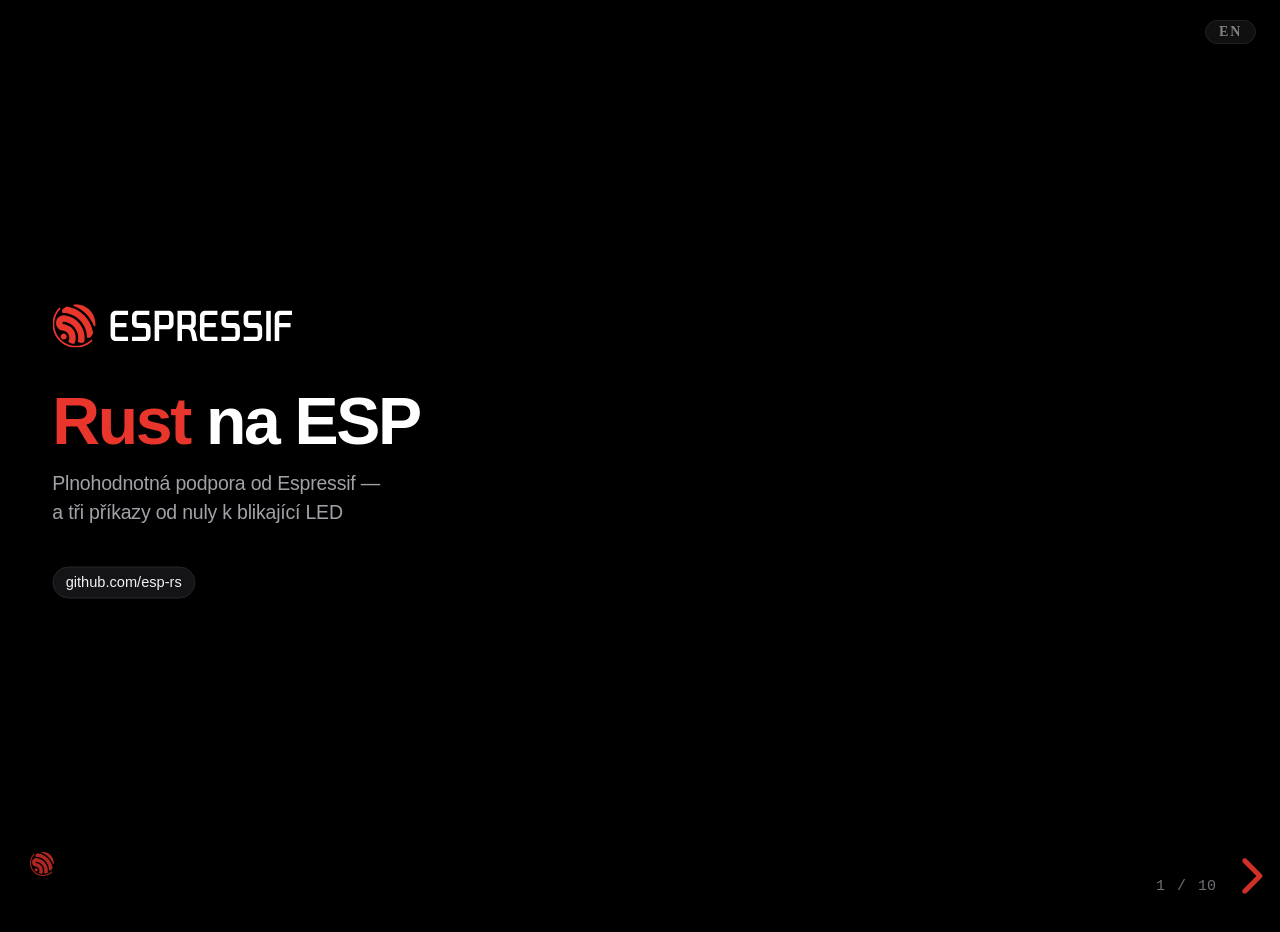
==== cs.html @ 97ad134d "Added czech version" ====
```html
<!DOCTYPE html>
<html lang="cs">
<head>
<meta charset="utf-8">
<meta name="viewport" content="width=device-width, initial-scale=1.0, maximum-scale=1.0, user-scalable=no">
<title>Rust na ESP — plnohodnotná podpora od Espressif</title>
<meta name="description" content="Podpora Rustu pro čipy Espressif a rychlý start: espup, espflash, esp-generate.">
<link rel="icon" type="image/svg+xml" href="assets/espressif-mark.svg">

<link rel="stylesheet" href="reveal.js/dist/reset.css">
<link rel="stylesheet" href="reveal.js/dist/reveal.css">
<link rel="stylesheet" href="css/espressif-dark.css">
</head>
<body>
<div class="reveal">
<div class="slides">

<!-- ══════════════════════════════════ 1 · TITULEK ══════════════════════════════════ -->
<section class="title-slide">
  <img src="assets/espressif-logo-on-black.svg" alt="Espressif" style="height:46px;margin-bottom:1.1em">
  <h1><span class="rust-accent">Rust</span> na ESP</h1>
  <p class="subtitle">Plnohodnotná podpora od Espressif —<br>a tři příkazy od nuly k blikající LED</p>
  <p style="margin-top:1.15em"><span class="pill">github.com/esp-rs</span></p>
  <aside class="notes">
    Než začneme, krátké shrnutí. Dva sliby: zaprvé, Espressif bere Rust vážně, není to jen hobby projekt.
    Zadruhé, na konci budete znát přesně tři příkazy, které vás dovedou od ničeho k běžícímu firmwaru.
    Nic víc. Pokud si máte zapamatovat jediný snímek, zapamatujte si ten poslední.
  </aside>
</section>

<!-- ══════════════════════════════════ 2 · STAV ══════════════════════════════════ -->
<section>
  <span class="eyebrow">Aktuální stav</span>
  <h2>Rust je plnohodnotnou volbou</h2>
  <div class="cols" style="margin-top:0.9em">
    <div class="stack">
      <p style="font-size:0.56em">Není to komunitní experiment ani obálka kolem C. Espressif
      oficiálně podporuje Rust jako plnohodnotný vývojový jazyk vedle ESP-IDF.</p>
      <ul style="font-size:0.52em">
        <li>Vlastní HAL, vlastní ovladače, vlastní nástroje — vytvořené a udržované pro čipy ESP</li>
        <li>Stabilní API, ne předverze v1</li>
        <li>Dokumentované, verzované a vydávané spolu s čipy</li>
      </ul>
    </div>
    <div class="card">
      <span class="tag">Upřímné upozornění</span>
      <h3>Je mírně pozadu za C SDK.</h3>
      <p class="card-body">ESP-IDF je referenční SDK. Nové čipy a funkce periferií dostává jako první
      a nabízí nejširší pokrytí příklady.</p>
    </div>
  </div>
  <aside class="notes">
    Řekněme si toto upozornění nahlas — ESP-IDF je referenční SDK a k novému čipu
    nebo úplně nové periferii se vždy dostane jako první. Rust je trochu za touto hranicí.
  </aside>
</section>

<!-- ══════════════════════════════════ 3 · VOLBA ══════════════════════════════════ -->
<section>
  <span class="eyebrow">Tak který?</span>
  <h2>Zvolte jednoduchou odpověď</h2>
  <div class="versus" style="margin-top:0.7em">
    <div class="card">
      <span class="tag">Nejnovější funkce</span>
      <h3>ESP-IDF (C)</h3>
      <p class="card-body">Potřebujete periferii nebo funkci čipu, která vyšla minulý týden, nebo
      portujete middleware od dodavatele. Začněte zde.</p>
    </div>
    <div class="divider">NEBO</div>
    <div class="card accent">
      <span class="tag">Všechno ostatní</span>
      <h3>Rust</h3>
      <p class="card-body">Pro naprostou většinu projektů je Rust jednoduše lepší nástroj —
      a už dnes je skutečně připravený pro produkční použití.</p>
    </div>
  </div>
  <p style="margin-top:0.9em;font-size:0.5em;color:var(--esp-text-dim)">
    Rozdíl se měří v měsících, ne v letech — a s každým vydáním čipu se zmenšuje.
  </p>
  <aside class="notes">
    Praktické pravidlo: pokud potřebujete funkci z datasheetu vydaného v tomto čtvrtletí, použijte ESP-IDF.
    Pro všechno ostatní Rust není kompromis — je to lepší výchozí volba.
  </aside>
</section>

<!-- ══════════════════════════════════ 4 · VÝHODY ══════════════════════════════════ -->
<section>
  <span class="eyebrow">Proč si jej vybrat</span>
  <h2>Co skutečně získáte</h2>
  <div class="cols-3" style="margin-top:0.8em;grid-template-columns:repeat(4,1fr);gap:1em">
    <div class="card">
        <span class="tag">Bezpečnost</span>
        <h3>Žádné chyby s pamětí</h3>
        <p class="card-body">Vlastnictví (ownership) a borrow checking eliminují přetečení bufferů a use-after-free
        chyby, které dominují embedded CVE.</p>
    </div>
    <div class="card">
        <span class="tag">Nástroje</span>
        <h3>Cargo odvede práci</h3>
        <p class="card-body">Závislosti, buildy, testy, dokumentace, linting i cross-kompilace — jeden
        nástroj, žádné ručně psané Makefiles.</p>
    </div>
    <div class="card">
      <span class="tag">Škálování</span>
      <h3>Async, který sedí</h3>
      <p class="card-body">Embassy přináší <code>async</code> do mikrokontroléru, takže Wi-Fi a
      senzory si přestanou překážet.</p>
    </div>
    <div class="card">
      <span class="tag">Simulace</span>
      <h3>Wokwi vestavěný</h3>
      <p class="card-body">Funguje bez problémů se simulátorem Wokwi — z CLI i z VS Code.</p>
    </div>
  </div>
  <p style="margin-top:0.9em;font-size:0.46em;color:var(--esp-text-faint)">
      Navíc: systém typů zachytí celou řadu logických chyb už při kompilaci a ekosystém crate balíčků
      je sdílený se zbytkem světa Rustu — není třeba ho pro každého vendora vynalézat znovu.
  </p>
  <aside class="notes">
    Tři výhody, každá jedním dechem. Pro C vývojáře: už nemusíte řešit argument bezpečnosti paměti.
    Pro Rust vývojáře: Cargo a skutečný ekosystém crate plný knihoven připravených pro no_std,
    pro spoustu senzorů a dalších komponent.
    A async je to, co skutečně mění způsob psaní firmwaru — Wi-Fi a práce se senzory přestanou být callbacky.
    Bonus: vše funguje hladce se simulátorem Wokwi, z CLI i z VS Code — pro vyzkoušení nepotřebujete desku.
  </aside>
</section>

<!-- ══════════════════════════════════ 5 · DĚLICÍ SNÍMEK ══════════════════════════════════ -->
<section class="section-slide">
  <div class="num-big">02</div>
  <h2>Začínáme</h2>
  <p class="section-sub">Tři kroky: toolchain, flasher, generátor projektu.</p>
  <aside class="notes">
    Jsme v polovině.
    Všechno dosud byl kontext, všechno odteď si můžete dnes večer napsat do terminálu.
    Tři části — toolchain, flasher a generátor.
  </aside>
</section>

<!-- ══════════════════════════════════ 6 · TOOLCHAIN ══════════════════════════════════ -->
<section>
  <span class="eyebrow">Krok 1 · Toolchain</span>
  <h2>Tu těžkou část už máte</h2>
  <p style="font-size:0.52em;color:var(--esp-text-dim)">
    Předpokládejme, že máte nainstalovaný <code>rustup</code>. Pokud ne, <a href="https://rustup.rs" target="_blank">rustup.rs</a>
    je jediný příkaz — ale odtud už Rust prostě funguje.
  </p>
  <div class="cols" style="margin-top:0.85em;align-items:stretch">
    <div class="card accent">
      <span class="tag">RISC-V čipy</span>
      <h3>Standardní Rust — hotovo</h3>
      <p class="card-body">Řady C, H a P používají standardní RISC-V. Cílí na ně běžný stabilní
      Rust toolchain. Není třeba nic dalšího instalovat.</p>
    </div>
    <div class="card">
      <span class="tag">Xtensa čipy</span>
      <h3>Potřebujete <a href="https://github.com/esp-rs/espup" target="_blank">espup</a></h3>
      <p class="card-body">Xtensa nemá upstream LLVM backend, proto vám espup toolchain sestaví
      a nainstaluje.</p>
      <div style="margin-top:0.1em;font-size:1.1em">
        <span class="pill" style="margin-bottom:0">ESP32</span><span class="pill" style="margin-bottom:0">ESP32-S2</span><span class="pill" style="margin-bottom:0">ESP32-S3</span>
      </div>
    </div>
  </div>
  <pre style="margin-top:0.8em"><code><span class="cmd">$</span> cargo install espup --locked
<span class="cmd">$</span> espup install
<span class="cmd">$</span> <span class="cmt"># poté v každém novém shellu:</span> . $HOME/export-esp.sh</code></pre>
  <aside class="notes">
    Toto je zdaleka nejčastější otázka, proto přesná odpověď. RISC-V je standardní, takže jej stabilní Rust
    zvládne bez čehokoli navíc. Xtensa není v upstreamu, proto espup instaluje
    toolchain vytvořený přímo pro něj. espup udělá vše — stačí jej spustit.
  </aside>
</section>

<!-- ══════════════════════════════════ 7 · FLASHOVÁNÍ ══════════════════════════════════ -->
<section>
  <span class="eyebrow">Krok 2 · Flashování</span>
  <h2>Jak dostat kód do čipu</h2>
  <div class="cols" style="margin-top:0.7em">
    <div class="card accent">
      <span class="tag">Možnost A</span>
      <h3>cargo-espflash</h3>
      <p class="card-body">Čistý Rust, funguje vedle <code>cargo build</code> a kromě flasheru
      poskytuje také monitor.</p>
    </div>
    <div class="card">
      <span class="tag">Možnost B</span>
      <h3>esptool.py</h3>
      <p class="card-body">Nástroj dodávaný s ESP-IDF. Pokud už máte IDF nainstalované, je
      k dispozici a funguje bez problémů.</p>
    </div>
  </div>
  <pre style="margin-top:0.85em"><code><span class="cmd">$</span> cargo install cargo-espflash --locked

<span class="cmt"># board-info, monitor, erase, read-flash, save-image — kompletní sada sériových nástrojů</span>
<span class="cmd">$</span> cargo espflash board-info</code></pre>
  <aside class="notes">
    Začněte s cargo-espflash: zapadá do stejného mentálního modelu jako cargo build a board-info je
    první příkaz, který spusťte, pokud si nejste jistí, jakou desku držíte v ruce. Obě možnosti jsou legitimní —
    pokud už máte na počítači IDF, esptool je po ruce a není důvod jej měnit.
  </aside>
</section>

<!-- ══════════════════════════════════ 8 · GENEROVÁNÍ ══════════════════════════════════ -->
<section>
  <span class="eyebrow">Krok 3 · Projekt</span>
  <h2>esp-generate vytvoří kostru projektu</h2>
  <p style="font-size:0.52em;color:var(--esp-text-dim)">
      Terminálový průvodce se zeptá na pár otázek a vytvoří reálný,
      kompatibilní projekt.
  </p>
  <pre style="margin-top:0.7em"><code><span class="cmd">$</span> cargo install esp-generate --locked
<span class="cmd">$</span> esp-generate</code></pre>
  <div class="cols-3" style="margin-top:0.7em">
    <div class="card">
      <h3>Sync nebo async</h3>
      <p class="card-body">Běžný blokující kód, nebo <code>embassy</code> <code>async</code> — volba je na vás.</p>
    </div>
    <div class="card">
      <h3>Cílový čip</h3>
      <p class="card-body">Libovolný podporovaný ESP SoC vybraný ze seznamu.</p>
    </div>
    <div class="card accent">
      <h3>Inicializace Wi-Fi</h3>
      <p class="card-body">Volitelné zprovoznění rádia, připravené od začátku.</p>
    </div>
  </div>
  <aside class="notes">
    Upřesněme si to: stále provádíte cross-kompilaci a nastavení projektu tak, aby Cargo přesně vědělo,
    co má dělat, může být nepříjemné. esp-generate to vyřeší za vás. Jeden příkaz a máte kompilovatelný,
    flashovatelný projekt se správným target triple a už zapojeným HALem. Sync nebo async je volba v menu
    a inicializace Wi-Fi je zaškrtávací políčko. Pokud chcete skriptování, existuje headless režim s přepínači
    -o — takže i vy, AI agenti, se rychle naučíte, jak jej používat.
  </aside>
</section>

<!-- ══════════════════════════════════ 9 · BUILD + FLASH ══════════════════════════════════ -->
<section>
  <span class="eyebrow">Krok 4 · Nasaďte jej</span>
  <h2>Sestavit, flashnout, hotovo</h2>
  <pre><code><span class="cmd">$</span> cargo build --release
<span class="cmd">$</span> cargo espflash flash --release
<span class="cmd">$</span> cargo espflash monitor</code></pre>
  <p style="margin-top:0.9em;font-size:0.5em;color:var(--esp-text-dim)">
    Stejná slovesa, která už používáte pro každý jiný Rust projekt — jen míří na mikrokontrolér
    namísto serveru.
  </p>
  <aside class="notes">
    Tím se kruh uzavírá. Cargo build, flash, monitor. Žádný Makefile, žádné CMake, žádný samostatný
    flashovací skript, žádný druhý toolchain, který se musíte naučit. Pokud jste už někdy psali v Rustu,
    už víte, jak toto všechno dělat — a přesně o to jde.
  </aside>
</section>

<!-- ══════════════════════════════════ 10 · SHRNUTÍ ══════════════════════════════════ -->
<section>
  <span class="eyebrow">Celý postup</span>
  <h2>Tři příkazy</h2>
  <div class="commands" style="margin-top:0.8em">
    <div class="line"><span class="n">1</span><span class="c"><b>esp-generate</b> &nbsp;<span style="color:var(--esp-text-faint)">&nbsp;← vytvoří kostru projektu</span></span></div>
    <div class="line"><span class="n">2</span><span class="c"><b>cargo build</b> &nbsp;<span style="color:var(--esp-text-faint)">&nbsp;← zkompiluje firmware</span></span></div>
    <div class="line"><span class="n">3</span><span class="c"><b>cargo espflash flash</b> &nbsp;<span style="color:var(--esp-text-faint)">&nbsp;← zapíše jej do čipu</span></span></div>
  </div>
  <p style="margin-top:1.1em;font-size:0.54em;color:var(--esp-text-dim)">
    Rust na ESP je tak snadný jako <span style="color:var(--esp-white)">esp-generate</span>,
    <span style="color:var(--esp-white)">cargo build</span> a
    <span style="color:var(--esp-white)">cargo espflash flash</span>.
  </p>
  <p style="margin-top:0.9em;font-size:0.6em">
    <span style="color:var(--esp-white)">Pokud si máte něco zapamatovat, zapamatujte si tento snímek.</span><br>
    <span style="color:var(--esp-red)">Děkuji za pozornost — dotazy jsou vítány.</span>
  </p>
  <aside class="notes">
    Pokud už je toolchain nainstalovaný, celý proces začátku práce tvoří tyto tři příkazy.
    To je celé sdělení. Jediná věc, kterou si odnést, je tento snímek.
  </aside>
</section>

</div>
</div>

<a id="lang-switch" href="en.html" title="Switch to English">EN</a>
<img class="footer-logo" src="assets/espressif-mark.svg" alt="">

<script src="reveal.js/dist/reveal.js"></script>
<script src="reveal.js/plugin/notes/notes.js"></script>
<script src="reveal.js/plugin/search/search.js"></script>
<script src="reveal.js/plugin/zoom/zoom.js"></script>
<script>
  // POZNÁMKA: Plugin pro zvýraznění syntaxe se záměrně nenačítá. Bloky kódu v této
  // prezentaci jsou stylované ručně pomocí spanů .cmd / .cmt a highlightBlock()
  // by tento markup escapoval a vykreslil značky jako doslovný text.
  Reveal.initialize({
    width: 1280,
    height: 720,
    margin: 0.06,
    minScale: 0.2,
    maxScale: 1.6,
    hash: true,
    slideNumber: 'c/t',
    transition: 'slide',
    transitionSpeed: 'fast',
    backgroundTransition: 'fade',
    center: true,
    pdfSeparateFragments: false,
    plugins: [ RevealNotes, RevealSearch, RevealZoom ]
  });
</script>
<script>
  // Přepínač jazyka: přejde na stejný snímek v druhé prezentaci.
  (function () {
    var a = document.getElementById('lang-switch');
    function sync() { a.href = 'en.html' + location.hash; }
    Reveal.on('ready', sync); Reveal.on('slidechanged', sync);
    window.addEventListener('hashchange', sync);
  })();
</script>
</body>
</html>
```
---- reveal.js/dist/reveal.css ----
/**
 * reveal.js 5.2.0
 * https://revealjs.com
 * MIT licensed
 *
 * Copyright (C) 2011-2024 Hakim El Hattab, https://hakim.se
 */

.reveal .r-stretch,.reveal .stretch{max-width:none;max-height:none}.reveal pre.r-stretch code,.reveal pre.stretch code{height:100%;max-height:100%;box-sizing:border-box}.reveal .r-fit-text{display:inline-block;white-space:nowrap}.reveal .r-stack{display:grid;grid-template-rows:100%}.reveal .r-stack>*{grid-area:1/1;margin:auto}.reveal .r-hstack,.reveal .r-vstack{display:flex}.reveal .r-hstack img,.reveal .r-hstack video,.reveal .r-vstack img,.reveal .r-vstack video{min-width:0;min-height:0;object-fit:contain}.reveal .r-vstack{flex-direction:column;align-items:center;justify-content:center}.reveal .r-hstack{flex-direction:row;align-items:center;justify-content:center}.reveal .items-stretch{align-items:stretch}.reveal .items-start{align-items:flex-start}.reveal .items-center{align-items:center}.reveal .items-end{align-items:flex-end}.reveal .justify-between{justify-content:space-between}.reveal .justify-around{justify-content:space-around}.reveal .justify-start{justify-content:flex-start}.reveal .justify-center{justify-content:center}.reveal .justify-end{justify-content:flex-end}html.reveal-full-page{width:100%;height:100%;height:100vh;height:calc(var(--vh,1vh) * 100);height:100dvh;overflow:hidden}.reveal-viewport{height:100%;overflow:hidden;position:relative;line-height:1;margin:0;background-color:#fff;color:#000;--r-controls-spacing:12px;--r-overlay-header-height:40px;--r-overlay-margin:0px;--r-overlay-padding:6px;--r-overlay-gap:5px}@media screen and (max-width:1024px),(max-height:768px){.reveal-viewport{--r-overlay-header-height:26px}}.reveal-viewport:fullscreen{top:0!important;left:0!important;width:100%!important;height:100%!important;transform:none!important}.reveal .fragment{transition:all .2s ease}.reveal .fragment:not(.custom){opacity:0;visibility:hidden;will-change:opacity}.reveal .fragment.visible{opacity:1;visibility:inherit}.reveal .fragment.disabled{transition:none}.reveal .fragment.grow{opacity:1;visibility:inherit}.reveal .fragment.grow.visible{transform:scale(1.3)}.reveal .fragment.shrink{opacity:1;visibility:inherit}.reveal .fragment.shrink.visible{transform:scale(.7)}.reveal .fragment.zoom-in{transform:scale(.1)}.reveal .fragment.zoom-in.visible{transform:none}.reveal .fragment.fade-out{opacity:1;visibility:inherit}.reveal .fragment.fade-out.visible{opacity:0;visibility:hidden}.reveal .fragment.semi-fade-out{opacity:1;visibility:inherit}.reveal .fragment.semi-fade-out.visible{opacity:.5;visibility:inherit}.reveal .fragment.strike{opacity:1;visibility:inherit}.reveal .fragment.strike.visible{text-decoration:line-through}.reveal .fragment.fade-up{transform:translate(0,40px)}.reveal .fragment.fade-up.visible{transform:translate(0,0)}.reveal .fragment.fade-down{transform:translate(0,-40px)}.reveal .fragment.fade-down.visible{transform:translate(0,0)}.reveal .fragment.fade-right{transform:translate(-40px,0)}.reveal .fragment.fade-right.visible{transform:translate(0,0)}.reveal .fragment.fade-left{transform:translate(40px,0)}.reveal .fragment.fade-left.visible{transform:translate(0,0)}.reveal .fragment.current-visible,.reveal .fragment.fade-in-then-out{opacity:0;visibility:hidden}.reveal .fragment.current-visible.current-fragment,.reveal .fragment.fade-in-then-out.current-fragment{opacity:1;visibility:inherit}.reveal .fragment.fade-in-then-semi-out{opacity:0;visibility:hidden}.reveal .fragment.fade-in-then-semi-out.visible{opacity:.5;visibility:inherit}.reveal .fragment.fade-in-then-semi-out.current-fragment{opacity:1;visibility:inherit}.reveal .fragment.highlight-blue,.reveal .fragment.highlight-current-blue,.reveal .fragment.highlight-current-green,.reveal .fragment.highlight-current-red,.reveal .fragment.highlight-green,.reveal .fragment.highlight-red{opacity:1;visibility:inherit}.reveal .fragment.highlight-red.visible{color:#ff2c2d}.reveal .fragment.highlight-green.visible{color:#17ff2e}.reveal .fragment.highlight-blue.visible{color:#1b91ff}.reveal .fragment.highlight-current-red.current-fragment{color:#ff2c2d}.reveal .fragment.highlight-current-green.current-fragment{color:#17ff2e}.reveal .fragment.highlight-current-blue.current-fragment{color:#1b91ff}.reveal:after{content:"";font-style:italic}.reveal iframe{z-index:1}.reveal a{position:relative}@keyframes bounce-right{0%,10%,25%,40%,50%{transform:translateX(0)}20%{transform:translateX(10px)}30%{transform:translateX(-5px)}}@keyframes bounce-left{0%,10%,25%,40%,50%{transform:translateX(0)}20%{transform:translateX(-10px)}30%{transform:translateX(5px)}}@keyframes bounce-down{0%,10%,25%,40%,50%{transform:translateY(0)}20%{transform:translateY(10px)}30%{transform:translateY(-5px)}}.reveal .controls{display:none;position:absolute;top:auto;bottom:var(--r-controls-spacing);right:var(--r-controls-spacing);left:auto;z-index:11;color:#000;pointer-events:none;font-size:10px}.reveal .controls button{position:absolute;padding:0;background-color:transparent;border:0;outline:0;cursor:pointer;color:currentColor;transform:scale(.9999);transition:color .2s ease,opacity .2s ease,transform .2s ease;z-index:2;pointer-events:auto;font-size:inherit;visibility:hidden;opacity:0;-webkit-appearance:none;-webkit-tap-highlight-color:transparent}.reveal .controls .controls-arrow:after,.reveal .controls .controls-arrow:before{content:"";position:absolute;top:0;left:0;width:2.6em;height:.5em;border-radius:.25em;background-color:currentColor;transition:all .15s ease,background-color .8s ease;transform-origin:.2em 50%;will-change:transform}.reveal .controls .controls-arrow{position:relative;width:3.6em;height:3.6em}.reveal .controls .controls-arrow:before{transform:translateX(.5em) translateY(1.55em) rotate(45deg)}.reveal .controls .controls-arrow:after{transform:translateX(.5em) translateY(1.55em) rotate(-45deg)}.reveal .controls .controls-arrow:hover:before{transform:translateX(.5em) translateY(1.55em) rotate(40deg)}.reveal .controls .controls-arrow:hover:after{transform:translateX(.5em) translateY(1.55em) rotate(-40deg)}.reveal .controls .controls-arrow:active:before{transform:translateX(.5em) translateY(1.55em) rotate(36deg)}.reveal .controls .controls-arrow:active:after{transform:translateX(.5em) translateY(1.55em) rotate(-36deg)}.reveal .controls .navigate-left{right:6.4em;bottom:3.2em;transform:translateX(-10px)}.reveal .controls .navigate-left.highlight{animation:bounce-left 2s 50 both ease-out}.reveal .controls .navigate-right{right:0;bottom:3.2em;transform:translateX(10px)}.reveal .controls .navigate-right .controls-arrow{transform:rotate(180deg)}.reveal .controls .navigate-right.highlight{animation:bounce-right 2s 50 both ease-out}.reveal .controls .navigate-up{right:3.2em;bottom:6.4em;transform:translateY(-10px)}.reveal .controls .navigate-up .controls-arrow{transform:rotate(90deg)}.reveal .controls .navigate-down{right:3.2em;bottom:-1.4em;padding-bottom:1.4em;transform:translateY(10px)}.reveal .controls .navigate-down .controls-arrow{transform:rotate(-90deg)}.reveal .controls .navigate-down.highlight{animation:bounce-down 2s 50 both ease-out}.reveal .controls[data-controls-back-arrows=faded] .navigate-up.enabled{opacity:.3}.reveal .controls[data-controls-back-arrows=faded] .navigate-up.enabled:hover{opacity:1}.reveal .controls[data-controls-back-arrows=hidden] .navigate-up.enabled{opacity:0;visibility:hidden}.reveal .controls .enabled{visibility:visible;opacity:.9;cursor:pointer;transform:none}.reveal .controls .enabled.fragmented{opacity:.5}.reveal .controls .enabled.fragmented:hover,.reveal .controls .enabled:hover{opacity:1}.reveal:not(.rtl) .controls[data-controls-back-arrows=faded] .navigate-left.enabled{opacity:.3}.reveal:not(.rtl) .controls[data-controls-back-arrows=faded] .navigate-left.enabled:hover{opacity:1}.reveal:not(.rtl) .controls[data-controls-back-arrows=hidden] .navigate-left.enabled{opacity:0;visibility:hidden}.reveal.rtl .controls[data-controls-back-arrows=faded] .navigate-right.enabled{opacity:.3}.reveal.rtl .controls[data-controls-back-arrows=faded] .navigate-right.enabled:hover{opacity:1}.reveal.rtl .controls[data-controls-back-arrows=hidden] .navigate-right.enabled{opacity:0;visibility:hidden}.reveal[data-navigation-mode=linear].has-horizontal-slides .navigate-down,.reveal[data-navigation-mode=linear].has-horizontal-slides .navigate-up{display:none}.reveal:not(.has-vertical-slides) .controls .navigate-left,.reveal[data-navigation-mode=linear].has-horizontal-slides .navigate-left{bottom:1.4em;right:5.5em}.reveal:not(.has-vertical-slides) .controls .navigate-right,.reveal[data-navigation-mode=linear].has-horizontal-slides .navigate-right{bottom:1.4em;right:.5em}.reveal:not(.has-horizontal-slides) .controls .navigate-up{right:1.4em;bottom:5em}.reveal:not(.has-horizontal-slides) .controls .navigate-down{right:1.4em;bottom:.5em}.reveal.has-dark-background .controls{color:#fff}.reveal.has-light-background .controls{color:#000}.reveal.no-hover .controls .controls-arrow:active:before,.reveal.no-hover .controls .controls-arrow:hover:before{transform:translateX(.5em) translateY(1.55em) rotate(45deg)}.reveal.no-hover .controls .controls-arrow:active:after,.reveal.no-hover .controls .controls-arrow:hover:after{transform:translateX(.5em) translateY(1.55em) rotate(-45deg)}@media screen and (min-width:500px){.reveal-viewport{--r-controls-spacing:0.8em}.reveal .controls[data-controls-layout=edges]{top:0;right:0;bottom:0;left:0}.reveal .controls[data-controls-layout=edges] .navigate-down,.reveal .controls[data-controls-layout=edges] .navigate-left,.reveal .controls[data-controls-layout=edges] .navigate-right,.reveal .controls[data-controls-layout=edges] .navigate-up{bottom:auto;right:auto}.reveal .controls[data-controls-layout=edges] .navigate-left{top:50%;left:var(--r-controls-spacing);margin-top:-1.8em}.reveal .controls[data-controls-layout=edges] .navigate-right{top:50%;right:var(--r-controls-spacing);margin-top:-1.8em}.reveal .controls[data-controls-layout=edges] .navigate-up{top:var(--r-controls-spacing);left:50%;margin-left:-1.8em}.reveal .controls[data-controls-layout=edges] .navigate-down{bottom:calc(var(--r-controls-spacing) - 1.4em + .3em);left:50%;margin-left:-1.8em}}.reveal .progress{position:absolute;display:none;height:3px;width:100%;bottom:0;left:0;z-index:10;background-color:rgba(0,0,0,.2);color:#fff}.reveal .progress:after{content:"";display:block;position:absolute;height:10px;width:100%;top:-10px}.reveal .progress span{display:block;height:100%;width:100%;background-color:currentColor;transition:transform .8s cubic-bezier(.26,.86,.44,.985);transform-origin:0 0;transform:scaleX(0)}.reveal .slide-number{position:absolute;display:block;right:8px;bottom:8px;z-index:31;font-family:Helvetica,sans-serif;font-size:12px;line-height:1;color:#fff;background-color:rgba(0,0,0,.4);padding:5px}.reveal .slide-number a{color:currentColor}.reveal .slide-number-delimiter{margin:0 3px}.reveal{position:relative;width:100%;height:100%;overflow:hidden;touch-action:pinch-zoom}.reveal.embedded{touch-action:pan-y}.reveal.embedded.is-vertical-slide{touch-action:none}.reveal .slides{position:absolute;width:100%;height:100%;top:0;right:0;bottom:0;left:0;margin:auto;pointer-events:none;overflow:visible;z-index:1;text-align:center;perspective:600px;perspective-origin:50% 40%}.reveal .slides>section{perspective:600px}.reveal .slides>section,.reveal .slides>section>section{display:none;position:absolute;width:100%;pointer-events:auto;z-index:10;transform-style:flat;transition:transform-origin .8s cubic-bezier(.26,.86,.44,.985),transform .8s cubic-bezier(.26,.86,.44,.985),visibility .8s cubic-bezier(.26,.86,.44,.985),opacity .8s cubic-bezier(.26,.86,.44,.985)}.reveal[data-transition-speed=fast] .slides section{transition-duration:.4s}.reveal[data-transition-speed=slow] .slides section{transition-duration:1.2s}.reveal .slides section[data-transition-speed=fast]{transition-duration:.4s}.reveal .slides section[data-transition-speed=slow]{transition-duration:1.2s}.reveal .slides>section.stack{padding-top:0;padding-bottom:0;pointer-events:none;height:100%}.reveal .slides>section.present,.reveal .slides>section>section.present{display:block;z-index:11;opacity:1}.reveal .slides>section:empty,.reveal .slides>section>section:empty,.reveal .slides>section>section[data-background-interactive],.reveal .slides>section[data-background-interactive]{pointer-events:none}.reveal.center,.reveal.center .slides,.reveal.center .slides section{min-height:0!important}.reveal .slides>section:not(.present),.reveal .slides>section>section:not(.present){pointer-events:none}.reveal.overview .slides>section,.reveal.overview .slides>section>section{pointer-events:auto}.reveal .slides>section.future,.reveal .slides>section.future>section,.reveal .slides>section.past,.reveal .slides>section.past>section,.reveal .slides>section>section.future,.reveal .slides>section>section.past{opacity:0}.reveal .slides>section[data-transition=slide].past,.reveal .slides>section[data-transition~=slide-out].past,.reveal.slide .slides>section:not([data-transition]).past{transform:translate(-150%,0)}.reveal .slides>section[data-transition=slide].future,.reveal .slides>section[data-transition~=slide-in].future,.reveal.slide .slides>section:not([data-transition]).future{transform:translate(150%,0)}.reveal .slides>section>section[data-transition=slide].past,.reveal .slides>section>section[data-transition~=slide-out].past,.reveal.slide .slides>section>section:not([data-transition]).past{transform:translate(0,-150%)}.reveal .slides>section>section[data-transition=slide].future,.reveal .slides>section>section[data-transition~=slide-in].future,.reveal.slide .slides>section>section:not([data-transition]).future{transform:translate(0,150%)}.reveal .slides>section[data-transition=linear].past,.reveal .slides>section[data-transition~=linear-out].past,.reveal.linear .slides>section:not([data-transition]).past{transform:translate(-150%,0)}.reveal .slides>section[data-transition=linear].future,.reveal .slides>section[data-transition~=linear-in].future,.reveal.linear .slides>section:not([data-transition]).future{transform:translate(150%,0)}.reveal .slides>section>section[data-transition=linear].past,.reveal .slides>section>section[data-transition~=linear-out].past,.reveal.linear .slides>section>section:not([data-transition]).past{transform:translate(0,-150%)}.reveal .slides>section>section[data-transition=linear].future,.reveal .slides>section>section[data-transition~=linear-in].future,.reveal.linear .slides>section>section:not([data-transition]).future{transform:translate(0,150%)}.reveal .slides section[data-transition=default].stack,.reveal.default .slides section.stack{transform-style:preserve-3d}.reveal .slides>section[data-transition=default].past,.reveal .slides>section[data-transition~=default-out].past,.reveal.default .slides>section:not([data-transition]).past{transform:translate3d(-100%,0,0) rotateY(-90deg) translate3d(-100%,0,0)}.reveal .slides>section[data-transition=default].future,.reveal .slides>section[data-transition~=default-in].future,.reveal.default .slides>section:not([data-transition]).future{transform:translate3d(100%,0,0) rotateY(90deg) translate3d(100%,0,0)}.reveal .slides>section>section[data-transition=default].past,.reveal .slides>section>section[data-transition~=default-out].past,.reveal.default .slides>section>section:not([data-transition]).past{transform:translate3d(0,-300px,0) rotateX(70deg) translate3d(0,-300px,0)}.reveal .slides>section>section[data-transition=default].future,.reveal .slides>section>section[data-transition~=default-in].future,.reveal.default .slides>section>section:not([data-transition]).future{transform:translate3d(0,300px,0) rotateX(-70deg) translate3d(0,300px,0)}.reveal .slides section[data-transition=convex].stack,.reveal.convex .slides section.stack{transform-style:preserve-3d}.reveal .slides>section[data-transition=convex].past,.reveal .slides>section[data-transition~=convex-out].past,.reveal.convex .slides>section:not([data-transition]).past{transform:translate3d(-100%,0,0) rotateY(-90deg) translate3d(-100%,0,0)}.reveal .slides>section[data-transition=convex].future,.reveal .slides>section[data-transition~=convex-in].future,.reveal.convex .slides>section:not([data-transition]).future{transform:translate3d(100%,0,0) rotateY(90deg) translate3d(100%,0,0)}.reveal .slides>section>section[data-transition=convex].past,.reveal .slides>section>section[data-transition~=convex-out].past,.reveal.convex .slides>section>section:not([data-transition]).past{transform:translate3d(0,-300px,0) rotateX(70deg) translate3d(0,-300px,0)}.reveal .slides>section>section[data-transition=convex].future,.reveal .slides>section>section[data-transition~=convex-in].future,.reveal.convex .slides>section>section:not([data-transition]).future{transform:translate3d(0,300px,0) rotateX(-70deg) translate3d(0,300px,0)}.reveal .slides section[data-transition=concave].stack,.reveal.concave .slides section.stack{transform-style:preserve-3d}.reveal .slides>section[data-transition=concave].past,.reveal .slides>section[data-transition~=concave-out].past,.reveal.concave .slides>section:not([data-transition]).past{transform:translate3d(-100%,0,0) rotateY(90deg) translate3d(-100%,0,0)}.reveal .slides>section[data-transition=concave].future,.reveal .slides>section[data-transition~=concave-in].future,.reveal.concave .slides>section:not([data-transition]).future{transform:translate3d(100%,0,0) rotateY(-90deg) translate3d(100%,0,0)}.reveal .slides>section>section[data-transition=concave].past,.reveal .slides>section>section[data-transition~=concave-out].past,.reveal.concave .slides>section>section:not([data-transition]).past{transform:translate3d(0,-80%,0) rotateX(-70deg) translate3d(0,-80%,0)}.reveal .slides>section>section[data-transition=concave].future,.reveal .slides>section>section[data-transition~=concave-in].future,.reveal.concave .slides>section>section:not([data-transition]).future{transform:translate3d(0,80%,0) rotateX(70deg) translate3d(0,80%,0)}.reveal .slides section[data-transition=zoom],.reveal.zoom .slides section:not([data-transition]){transition-timing-function:ease}.reveal .slides>section[data-transition=zoom].past,.reveal .slides>section[data-transition~=zoom-out].past,.reveal.zoom .slides>section:not([data-transition]).past{visibility:hidden;transform:scale(16)}.reveal .slides>section[data-transition=zoom].future,.reveal .slides>section[data-transition~=zoom-in].future,.reveal.zoom .slides>section:not([data-transition]).future{visibility:hidden;transform:scale(.2)}.reveal .slides>section>section[data-transition=zoom].past,.reveal .slides>section>section[data-transition~=zoom-out].past,.reveal.zoom .slides>section>section:not([data-transition]).past{transform:scale(16)}.reveal .slides>section>section[data-transition=zoom].future,.reveal .slides>section>section[data-transition~=zoom-in].future,.reveal.zoom .slides>section>section:not([data-transition]).future{transform:scale(.2)}.reveal.cube .slides{perspective:1300px}.reveal.cube .slides section{padding:30px;min-height:700px;backface-visibility:hidden;box-sizing:border-box;transform-style:preserve-3d}.reveal.center.cube .slides section{min-height:0}.reveal.cube .slides section:not(.stack):before{content:"";position:absolute;display:block;width:100%;height:100%;left:0;top:0;background:rgba(0,0,0,.1);border-radius:4px;transform:translateZ(-20px)}.reveal.cube .slides section:not(.stack):after{content:"";position:absolute;display:block;width:90%;height:30px;left:5%;bottom:0;background:0 0;z-index:1;border-radius:4px;box-shadow:0 95px 25px rgba(0,0,0,.2);transform:translateZ(-90px) rotateX(65deg)}.reveal.cube .slides>section.stack{padding:0;background:0 0}.reveal.cube .slides>section.past{transform-origin:100% 0;transform:translate3d(-100%,0,0) rotateY(-90deg)}.reveal.cube .slides>section.future{transform-origin:0 0;transform:translate3d(100%,0,0) rotateY(90deg)}.reveal.cube .slides>section>section.past{transform-origin:0 100%;transform:translate3d(0,-100%,0) rotateX(90deg)}.reveal.cube .slides>section>section.future{transform-origin:0 0;transform:translate3d(0,100%,0) rotateX(-90deg)}.reveal.page .slides{perspective-origin:0 50%;perspective:3000px}.reveal.page .slides section{padding:30px;min-height:700px;box-sizing:border-box;transform-style:preserve-3d}.reveal.page .slides section.past{z-index:12}.reveal.page .slides section:not(.stack):before{content:"";position:absolute;display:block;width:100%;height:100%;left:0;top:0;background:rgba(0,0,0,.1);transform:translateZ(-20px)}.reveal.page .slides section:not(.stack):after{content:"";position:absolute;display:block;width:90%;height:30px;left:5%;bottom:0;background:0 0;z-index:1;border-radius:4px;box-shadow:0 95px 25px rgba(0,0,0,.2);transform:translateZ(-90px) rotateX(65deg)}.reveal.page .slides>section.stack{padding:0;background:0 0}.reveal.page .slides>section.past{transform-origin:0 0;transform:translate3d(-40%,0,0) rotateY(-80deg)}.reveal.page .slides>section.future{transform-origin:100% 0;transform:translate3d(0,0,0)}.reveal.page .slides>section>section.past{transform-origin:0 0;transform:translate3d(0,-40%,0) rotateX(80deg)}.reveal.page .slides>section>section.future{transform-origin:0 100%;transform:translate3d(0,0,0)}.reveal .slides section[data-transition=fade],.reveal.fade .slides section:not([data-transition]),.reveal.fade .slides>section>section:not([data-transition]){transform:none;transition:opacity .5s}.reveal.fade.overview .slides section,.reveal.fade.overview .slides>section>section{transition:none}.reveal .slides section[data-transition=none],.reveal.none .slides section:not([data-transition]){transform:none;transition:none}.reveal .pause-overlay{position:absolute;top:0;left:0;width:100%;height:100%;background:#000;visibility:hidden;opacity:0;z-index:100;transition:all 1s ease}.reveal .pause-overlay .resume-button{position:absolute;bottom:20px;right:20px;color:#ccc;border-radius:2px;padding:6px 14px;border:2px solid #ccc;font-size:16px;background:0 0;cursor:pointer}.reveal .pause-overlay .resume-button:hover{color:#fff;border-color:#fff}.reveal.paused .pause-overlay{visibility:visible;opacity:1}.reveal .no-transition,.reveal .no-transition *,.reveal .slides.disable-slide-transitions section{transition:none!important}.reveal .slides.disable-slide-transitions section{transform:none!important}.reveal .backgrounds{position:absolute;width:100%;height:100%;top:0;left:0;perspective:600px}.reveal .slide-background{display:none;position:absolute;width:100%;height:100%;opacity:0;visibility:hidden;overflow:hidden;background-color:rgba(0,0,0,0);transition:all .8s cubic-bezier(.26,.86,.44,.985)}.reveal .slide-background-content{position:absolute;width:100%;height:100%;background-position:50% 50%;background-repeat:no-repeat;background-size:cover}.reveal .slide-background.stack{display:block}.reveal .slide-background.present{opacity:1;visibility:visible;z-index:2}.print-pdf .reveal .slide-background{opacity:1!important;visibility:visible!important}.reveal .slide-background video{position:absolute;width:100%;height:100%;max-width:none;max-height:none;top:0;left:0;object-fit:cover}.reveal .slide-background[data-background-size=contain] video{object-fit:contain}.reveal>.backgrounds .slide-background[data-background-transition=none],.reveal[data-background-transition=none]>.backgrounds .slide-background:not([data-background-transition]){transition:none}.reveal>.backgrounds .slide-background[data-background-transition=slide],.reveal[data-background-transition=slide]>.backgrounds .slide-background:not([data-background-transition]){opacity:1}.reveal>.backgrounds .slide-background.past[data-background-transition=slide],.reveal[data-background-transition=slide]>.backgrounds .slide-background.past:not([data-background-transition]){transform:translate(-100%,0)}.reveal>.backgrounds .slide-background.future[data-background-transition=slide],.reveal[data-background-transition=slide]>.backgrounds .slide-background.future:not([data-background-transition]){transform:translate(100%,0)}.reveal>.backgrounds .slide-background>.slide-background.past[data-background-transition=slide],.reveal[data-background-transition=slide]>.backgrounds .slide-background>.slide-background.past:not([data-background-transition]){transform:translate(0,-100%)}.reveal>.backgrounds .slide-background>.slide-background.future[data-background-transition=slide],.reveal[data-background-transition=slide]>.backgrounds .slide-background>.slide-background.future:not([data-background-transition]){transform:translate(0,100%)}.reveal>.backgrounds .slide-background.past[data-background-transition=convex],.reveal[data-background-transition=convex]>.backgrounds .slide-background.past:not([data-background-transition]){opacity:0;transform:translate3d(-100%,0,0) rotateY(-90deg) translate3d(-100%,0,0)}.reveal>.backgrounds .slide-background.future[data-background-transition=convex],.reveal[data-background-transition=convex]>.backgrounds .slide-background.future:not([data-background-transition]){opacity:0;transform:translate3d(100%,0,0) rotateY(90deg) translate3d(100%,0,0)}.reveal>.backgrounds .slide-background>.slide-background.past[data-background-transition=convex],.reveal[data-background-transition=convex]>.backgrounds .slide-background>.slide-background.past:not([data-background-transition]){opacity:0;transform:translate3d(0,-100%,0) rotateX(90deg) translate3d(0,-100%,0)}.reveal>.backgrounds .slide-background>.slide-background.future[data-background-transition=convex],.reveal[data-background-transition=convex]>.backgrounds .slide-background>.slide-background.future:not([data-background-transition]){opacity:0;transform:translate3d(0,100%,0) rotateX(-90deg) translate3d(0,100%,0)}.reveal>.backgrounds .slide-background.past[data-background-transition=concave],.reveal[data-background-transition=concave]>.backgrounds .slide-background.past:not([data-background-transition]){opacity:0;transform:translate3d(-100%,0,0) rotateY(90deg) translate3d(-100%,0,0)}.reveal>.backgrounds .slide-background.future[data-background-transition=concave],.reveal[data-background-transition=concave]>.backgrounds .slide-background.future:not([data-background-transition]){opacity:0;transform:translate3d(100%,0,0) rotateY(-90deg) translate3d(100%,0,0)}.reveal>.backgrounds .slide-background>.slide-background.past[data-background-transition=concave],.reveal[data-background-transition=concave]>.backgrounds .slide-background>.slide-background.past:not([data-background-transition]){opacity:0;transform:translate3d(0,-100%,0) rotateX(-90deg) translate3d(0,-100%,0)}.reveal>.backgrounds .slide-background>.slide-background.future[data-background-transition=concave],.reveal[data-background-transition=concave]>.backgrounds .slide-background>.slide-background.future:not([data-background-transition]){opacity:0;transform:translate3d(0,100%,0) rotateX(90deg) translate3d(0,100%,0)}.reveal>.backgrounds .slide-background[data-background-transition=zoom],.reveal[data-background-transition=zoom]>.backgrounds .slide-background:not([data-background-transition]){transition-timing-function:ease}.reveal>.backgrounds .slide-background.past[data-background-transition=zoom],.reveal[data-background-transition=zoom]>.backgrounds .slide-background.past:not([data-background-transition]){opacity:0;visibility:hidden;transform:scale(16)}.reveal>.backgrounds .slide-background.future[data-background-transition=zoom],.reveal[data-background-transition=zoom]>.backgrounds .slide-background.future:not([data-background-transition]){opacity:0;visibility:hidden;transform:scale(.2)}.reveal>.backgrounds .slide-background>.slide-background.past[data-background-transition=zoom],.reveal[data-background-transition=zoom]>.backgrounds .slide-background>.slide-background.past:not([data-background-transition]){opacity:0;visibility:hidden;transform:scale(16)}.reveal>.backgrounds .slide-background>.slide-background.future[data-background-transition=zoom],.reveal[data-background-transition=zoom]>.backgrounds .slide-background>.slide-background.future:not([data-background-transition]){opacity:0;visibility:hidden;transform:scale(.2)}.reveal[data-transition-speed=fast]>.backgrounds .slide-background{transition-duration:.4s}.reveal[data-transition-speed=slow]>.backgrounds .slide-background{transition-duration:1.2s}.reveal [data-auto-animate-target^=unmatched]{will-change:opacity}.reveal section[data-auto-animate]:not(.stack):not([data-auto-animate=running]) [data-auto-animate-target^=unmatched]{opacity:0}.reveal.overview{perspective-origin:50% 50%;perspective:700px}.reveal.overview .slides section{height:100%;top:0!important;opacity:1!important;overflow:hidden;visibility:visible!important;cursor:pointer;box-sizing:border-box}.reveal.overview .slides section.present,.reveal.overview .slides section:hover{outline:10px solid rgba(150,150,150,.4);outline-offset:10px}.reveal.overview .slides section .fragment{opacity:1;transition:none}.reveal.overview .slides section:after,.reveal.overview .slides section:before{display:none!important}.reveal.overview .slides>section.stack{padding:0;top:0!important;background:0 0;outline:0;overflow:visible}.reveal.overview .backgrounds{perspective:inherit}.reveal.overview .backgrounds .slide-background{opacity:1;visibility:visible;outline:10px solid rgba(150,150,150,.1);outline-offset:10px}.reveal.overview .backgrounds .slide-background.stack{overflow:visible}.reveal.overview .slides section,.reveal.overview-deactivating .slides section{transition:none}.reveal.overview .backgrounds .slide-background,.reveal.overview-deactivating .backgrounds .slide-background{transition:none}.reveal.rtl .slides,.reveal.rtl .slides h1,.reveal.rtl .slides h2,.reveal.rtl .slides h3,.reveal.rtl .slides h4,.reveal.rtl .slides h5,.reveal.rtl .slides h6{direction:rtl;font-family:sans-serif}.reveal.rtl code,.reveal.rtl pre{direction:ltr}.reveal.rtl ol,.reveal.rtl ul{text-align:right}.reveal.rtl .progress span{transform-origin:100% 0}.reveal.has-parallax-background .backgrounds{transition:all .8s ease}.reveal.has-parallax-background[data-transition-speed=fast] .backgrounds{transition-duration:.4s}.reveal.has-parallax-background[data-transition-speed=slow] .backgrounds{transition-duration:1.2s}@keyframes fade-in{from{opacity:0}to{opacity:1}}@keyframes scale-up{from{transform:scale(.95)}to{transform:scale(1)}}.reveal [data-preview-image],.reveal [data-preview-link]:not(a):not([data-preview-link=false]),.reveal [data-preview-video]{cursor:zoom-in}.r-overlay{position:absolute;top:var(--r-overlay-margin);right:var(--r-overlay-margin);bottom:var(--r-overlay-margin);left:var(--r-overlay-margin);border-radius:min(var(--r-overlay-margin),6px);z-index:99;background:rgba(0,0,0,.95);-webkit-backdrop-filter:blur(10px);backdrop-filter:blur(10px);transition:all .3s ease;color:#fff;animation:fade-in .3s ease;font-family:ui-sans-serif,system-ui,-apple-system,Helvetica,sans-serif}.r-overlay-viewport{position:absolute;top:var(--r-overlay-padding);right:var(--r-overlay-padding);bottom:var(--r-overlay-padding);left:var(--r-overlay-padding);gap:var(--r-overlay-gap);display:flex;flex-direction:column}.r-overlay-header{display:flex;z-index:2;box-sizing:border-box;align-items:center;justify-content:flex-end;height:var(--r-overlay-header-height);gap:6px}.r-overlay-header .r-overlay-button{all:unset;display:flex;align-items:center;justify-content:center;min-width:var(--r-overlay-header-height);min-height:var(--r-overlay-header-height);padding:0 calc(var(--r-overlay-header-height)/ 4);opacity:1;border-radius:6px;font-size:18px;gap:8px;cursor:pointer;box-sizing:border-box}.r-overlay-header .r-overlay-button:hover{opacity:1;background-color:rgba(255,255,255,.15)}.r-overlay-header .icon{display:inline-block;width:20px;height:20px;background-position:50% 50%;background-size:100%;background-repeat:no-repeat}.r-overlay-close .icon{background-image:url([data-uri])}.r-overlay-external .icon{background-image:url([data-uri])}.r-overlay-content{position:relative;display:grid;place-items:center;border-radius:6px;overflow:hidden;flex-grow:1;background-color:rgba(20,20,20,.8);animation:scale-up .5s cubic-bezier(.26,.86,.44,.985)}.r-overlay-spinner{position:absolute;display:block;top:50%;left:50%;width:32px;height:32px;margin:-16px 0 0 -16px;z-index:10;background-image:url([data-uri]%2F%2F%2F6%2Bvr8nJybW1tcDAwOjo6Nvb26ioqKOjo7Ozs%2FLy8vz8%2FAAAAAAAAAAAACH%2FC05FVFNDQVBFMi4wAwEAAAAh%2FhpDcmVhdGVkIHdpdGggYWpheGxvYWQuaW5mbwAh%[base64]%2FV%2FnmOM82XiHRLYKhKP1oZmADdEAAAh%2BQQJCgAAACwAAAAAIAAgAAAE6hDISWlZpOrNp1lGNRSdRpDUolIGw5RUYhhHukqFu8DsrEyqnWThGvAmhVlteBvojpTDDBUEIFwMFBRAmBkSgOrBFZogCASwBDEY%2FCZSg7GSE0gSCjQBMVG023xWBhklAnoEdhQEfyNqMIcKjhRsjEdnezB%2BA4k8gTwJhFuiW4dokXiloUepBAp5qaKpp6%2BHo7aWW54wl7obvEe0kRuoplCGepwSx2jJvqHEmGt6whJpGpfJCHmOoNHKaHx61WiSR92E4lbFoq%2BB6QDtuetcaBPnW6%2BO7wDHpIiK9SaVK5GgV543tzjgGcghAgAh%[base64]%2B%2BG%2Bw48edZPK%2BM6hLJpQg484enXIdQFSS1u6UhksENEQAAIfkECQoAAAAsAAAAACAAIAAABOcQyEmpGKLqzWcZRVUQnZYg1aBSh2GUVEIQ2aQOE%2BG%2BcD4ntpWkZQj1JIiZIogDFFyHI0UxQwFugMSOFIPJftfVAEoZLBbcLEFhlQiqGp1Vd140AUklUN3eCA51C1EWMzMCezCBBmkxVIVHBWd3HHl9JQOIJSdSnJ0TDKChCwUJjoWMPaGqDKannasMo6WnM562R5YluZRwur0wpgqZE7NKUm%2BFNRPIhjBJxKZteWuIBMN4zRMIVIhffcgojwCF117i4nlLnY5ztRLsnOk%2BaV%2BoJY7V7m76PdkS4trKcdg0Zc0tTcKkRAAAIfkECQoAAAAsAAAAACAAIAAABO4QyEkpKqjqzScpRaVkXZWQEximw1BSCUEIlDohrft6cpKCk5xid5MNJTaAIkekKGQkWyKHkvhKsR7ARmitkAYDYRIbUQRQjWBwJRzChi9CRlBcY1UN4g0%[base64]%[base64]%2BE71SRQeyqUToLA7VxF0JDyIQh%2FMVVPMt1ECZlfcjZJ9mIKoaTl1MRIl5o4CUKXOwmyrCInCKqcWtvadL2SYhyASyNDJ0uIiRMDjI0Fd30%2FiI2UA5GSS5UDj2l6NoqgOgN4gksEBgYFf0FDqKgHnyZ9OX8HrgYHdHpcHQULXAS2qKpENRg7eAMLC7kTBaixUYFkKAzWAAnLC7FLVxLWDBLKCwaKTULgEwbLA4hJtOkSBNqITT3xEgfLpBtzE%2FjiuL04RGEBgwWhShRgQExHBAAh%2BQQJCgAAACwAAAAAIAAgAAAE7xDISWlSqerNpyJKhWRdlSAVoVLCWk6JKlAqAavhO9UkUHsqlE6CwO1cRdCQ8iEIfzFVTzLdRAmZX3I2SfZiCqGk5dTESJeaOAlClzsJsqwiJwiqnFrb2nS9kmIcgEsjQydLiIlHehhpejaIjzh9eomSjZR%[base64]%2BE71SRQeyqUToLA7VxF0JDyIQh%[base64]%2BE71SRQeyqUToLA7VxF0JDyIQh%2FMVVPMt1ECZlfcjZJ9mIKoaTl1MRIl5o4CUKXOwmyrCInCKqcWtvadL2SYhyASyNDJ0uIiUd6GAULDJCRiXo1CpGXDJOUjY%2BYip9DhToJA4RBLwMLCwVDfRgbBAaqqoZ1XBMHswsHtxtFaH1iqaoGNgAIxRpbFAgfPQSqpbgGBqUD1wBXeCYp1AYZ19JJOYgH1KwA4UBvQwXUBxPqVD9L3sbp2BNk2xvvFPJd%2BMFCN6HAAIKgNggY0KtEBAAh%[base64]%2BvsYMDAzZQPC9VCNkDWUhGkuE5PxJNwiUK4UfLzOlD4WvzAHaoG9nxPi5d%2BjYUqfAhhykOFwJWiAAAIfkECQoAAAAsAAAAACAAIAAABPAQyElpUqnqzaciSoVkXVUMFaFSwlpOCcMYlErAavhOMnNLNo8KsZsMZItJEIDIFSkLGQoQTNhIsFehRww2CQLKF0tYGKYSg%2BygsZIuNqJksKgbfgIGepNo2cIUB3V1B3IvNiBYNQaDSTtfhhx0CwVPI0UJe0%2Bbm4g5VgcGoqOcnjmjqDSdnhgEoamcsZuXO1aWQy8KAwOAuTYYGwi7w5h%2BKr0SJ8MFihpNbx%2B4Erq7BYBuzsdiH1jCAzoSfl0rVirNbRXlBBlLX%2BBP0XJLAPGzTkAuAOqb0WT5AH7OcdCm5B8TgRwSRKIHQtaLCwg1RAAAOwAAAAAAAAAAAA%3D%3D);visibility:hidden;opacity:0}.r-overlay-preview .r-overlay-content iframe{width:100%;height:100%;max-width:100%;max-height:100%;border:0;opacity:0;visibility:hidden;transition:all .3s ease}.r-overlay-preview[data-state=loaded] iframe{opacity:1;visibility:visible}.r-overlay-preview .r-overlay-content img,.r-overlay-preview .r-overlay-content video{position:absolute;max-width:100%;max-height:100%;width:100%;height:100%;margin:0;object-fit:scale-down}.r-overlay-preview[data-preview-fit=none] img,.r-overlay-preview[data-preview-fit=none] video{object-fit:none}.r-overlay-preview[data-preview-fit=scale-down] img,.r-overlay-preview[data-preview-fit=scale-down] video{object-fit:scale-down}.r-overlay-preview[data-preview-fit=contain] img,.r-overlay-preview[data-preview-fit=contain] video{object-fit:contain}.r-overlay-preview[data-preview-fit=cover] img,.r-overlay-preview[data-preview-fit=cover] video{object-fit:cover}.r-overlay-preview[data-state=loaded] .r-overlay-content-inner{position:absolute;z-index:-1;left:0;top:45%;width:100%;text-align:center;letter-spacing:normal}.r-overlay-preview .r-overlay-error{font-size:18px;color:orange}.r-overlay-preview .x-frame-error{opacity:0;transition:opacity .3s ease .3s}.r-overlay-preview[data-state=loaded] .x-frame-error{opacity:1}.r-overlay-preview[data-state=loading] .r-overlay-spinner{opacity:.6;visibility:visible}.r-overlay-help .r-overlay-content{overflow:auto}.r-overlay-help-content{max-width:560px;padding:20px 0;margin:auto;text-align:center;letter-spacing:normal}.r-overlay-help-content .title{font-size:20px;margin-top:0}.r-overlay-help .r-overlay-help-content table{border:1px solid #fff;border-collapse:collapse;font-size:16px;text-align:left}.r-overlay-help .r-overlay-help-content table td,.r-overlay-help .r-overlay-help-content table th{width:240px;padding:14px;border:1px solid #fff;vertical-align:middle}.r-overlay-help .r-overlay-help-content table th{padding-top:20px;padding-bottom:20px}.reveal .playback{position:absolute;left:15px;bottom:20px;z-index:30;cursor:pointer;transition:all .4s ease;-webkit-tap-highlight-color:transparent}.reveal.overview .playback{opacity:0;visibility:hidden}.reveal .hljs{min-height:100%}.reveal .hljs table{margin:initial}.reveal .hljs-ln-code,.reveal .hljs-ln-numbers{padding:0;border:0}.reveal .hljs-ln-numbers{opacity:.6;padding-right:.75em;text-align:right;vertical-align:top}.reveal .hljs.has-highlights tr:not(.highlight-line){opacity:.4}.reveal .hljs.has-highlights.fragment{transition:all .2s ease}.reveal .hljs:not(:first-child).fragment{position:absolute;top:0;left:0;width:100%;box-sizing:border-box}.reveal pre[data-auto-animate-target]{overflow:hidden}.reveal pre[data-auto-animate-target] code{height:100%}.reveal .roll{display:inline-block;line-height:1.2;overflow:hidden;vertical-align:top;perspective:400px;perspective-origin:50% 50%}.reveal .roll:hover{background:0 0;text-shadow:none}.reveal .roll span{display:block;position:relative;padding:0 2px;pointer-events:none;transition:all .4s ease;transform-origin:50% 0;transform-style:preserve-3d;backface-visibility:hidden}.reveal .roll:hover span{background:rgba(0,0,0,.5);transform:translate3d(0,0,-45px) rotateX(90deg)}.reveal .roll span:after{content:attr(data-title);display:block;position:absolute;left:0;top:0;padding:0 2px;backface-visibility:hidden;transform-origin:50% 0;transform:translate3d(0,110%,0) rotateX(-90deg)}.reveal aside.notes{display:none}.reveal .speaker-notes{display:none;position:absolute;width:33.3333333333%;height:100%;top:0;left:100%;padding:14px 18px 14px 18px;z-index:1;font-size:18px;line-height:1.4;border:1px solid rgba(0,0,0,.05);color:#222;background-color:#f5f5f5;overflow:auto;box-sizing:border-box;text-align:left;font-family:Helvetica,sans-serif;-webkit-overflow-scrolling:touch}.reveal .speaker-notes .notes-placeholder{color:#ccc;font-style:italic}.reveal .speaker-notes:focus{outline:0}.reveal .speaker-notes:before{content:"Speaker notes";display:block;margin-bottom:10px;opacity:.5}.reveal.show-notes{max-width:75%;overflow:visible}.reveal.show-notes .speaker-notes{display:block}@media screen and (min-width:1600px){.reveal .speaker-notes{font-size:20px}}@media screen and (max-width:1024px){.reveal.show-notes{border-left:0;max-width:none;max-height:70%;max-height:70vh;overflow:visible}.reveal.show-notes .speaker-notes{top:100%;left:0;width:100%;height:30vh;border:0}}@media screen and (max-width:600px){.reveal.show-notes{max-height:60%;max-height:60vh}.reveal.show-notes .speaker-notes{top:100%;height:40vh}.reveal .speaker-notes{font-size:14px}}.reveal .jump-to-slide{position:absolute;top:15px;left:15px;z-index:30;font-size:32px;-webkit-tap-highlight-color:transparent}.reveal .jump-to-slide-input{background:0 0;padding:8px;font-size:inherit;color:currentColor;border:0}.reveal .jump-to-slide-input::placeholder{color:currentColor;opacity:.5}.reveal.has-dark-background .jump-to-slide-input{color:#fff}.reveal.has-light-background .jump-to-slide-input{color:#222}.reveal .jump-to-slide-input:focus{outline:0}.zoomed .reveal *,.zoomed .reveal :after,.zoomed .reveal :before{backface-visibility:visible!important}.zoomed .reveal .controls,.zoomed .reveal .progress{opacity:0}.zoomed .reveal .roll span{background:0 0}.zoomed .reveal .roll span:after{visibility:hidden}.reveal-viewport.loading-scroll-mode{visibility:hidden}.reveal-viewport.reveal-scroll{margin:0 auto;overflow:auto;overflow-x:hidden;overflow-y:auto;z-index:1;--r-scrollbar-width:7px;--r-scrollbar-trigger-size:5px;--r-controls-spacing:8px}@media screen and (max-width:500px){.reveal-viewport.reveal-scroll{--r-scrollbar-width:3px;--r-scrollbar-trigger-size:3px}}.reveal-viewport.reveal-scroll .backgrounds,.reveal-viewport.reveal-scroll .controls,.reveal-viewport.reveal-scroll .playback,.reveal-viewport.reveal-scroll .progress,.reveal-viewport.reveal-scroll .slide-number,.reveal-viewport.reveal-scroll .speaker-notes{display:none!important}.reveal-viewport.reveal-scroll .pause-overlay,.reveal-viewport.reveal-scroll .r-overlay{position:fixed}.reveal-viewport.reveal-scroll .reveal{overflow:visible;touch-action:manipulation}.reveal-viewport.reveal-scroll .slides{position:static;pointer-events:initial;left:auto;top:auto;width:100%!important;margin:0;padding:0;overflow:visible;display:block;perspective:none;perspective-origin:50% 50%}.reveal-viewport.reveal-scroll .scroll-page{position:relative;width:100%;height:calc(var(--page-height) + var(--page-scroll-padding));z-index:1;overflow:visible}.reveal-viewport.reveal-scroll .scroll-page-sticky{position:sticky;height:var(--page-height);top:0}.reveal-viewport.reveal-scroll .scroll-page-content{position:absolute;top:0;left:0;width:100%;height:100%;overflow:hidden}.reveal-viewport.reveal-scroll .scroll-page section{visibility:visible!important;display:block!important;position:absolute!important;width:var(--slide-width)!important;height:var(--slide-height)!important;top:50%!important;left:50%!important;opacity:1!important;transform:scale(var(--slide-scale)) translate(-50%,-50%)!important;transform-style:flat!important;transform-origin:0 0!important}.reveal-viewport.reveal-scroll .slide-background{display:block!important;position:absolute;top:0;left:0;width:100%;height:100%;z-index:auto!important;visibility:visible;opacity:1;touch-action:manipulation}.reveal-viewport.reveal-scroll[data-scrollbar=auto]::-webkit-scrollbar,.reveal-viewport.reveal-scroll[data-scrollbar=true]::-webkit-scrollbar{display:none}.reveal-viewport.reveal-scroll[data-scrollbar=auto],.reveal-viewport.reveal-scroll[data-scrollbar=true]{scrollbar-width:none}.reveal-viewport.has-dark-background,.reveal.has-dark-background{--r-overlay-element-bg-color:240,240,240;--r-overlay-element-fg-color:0,0,0}.reveal-viewport.has-light-background,.reveal.has-light-background{--r-overlay-element-bg-color:0,0,0;--r-overlay-element-fg-color:240,240,240}.reveal-viewport.reveal-scroll .scrollbar{position:sticky;top:50%;z-index:20;opacity:0;transition:all .3s ease}.reveal-viewport.reveal-scroll .scrollbar.visible,.reveal-viewport.reveal-scroll .scrollbar:hover{opacity:1}.reveal-viewport.reveal-scroll .scrollbar .scrollbar-inner{position:absolute;width:var(--r-scrollbar-width);height:calc(var(--viewport-height) - var(--r-controls-spacing) * 2);right:var(--r-controls-spacing);top:0;transform:translateY(-50%);border-radius:var(--r-scrollbar-width);z-index:10}.reveal-viewport.reveal-scroll .scrollbar .scrollbar-playhead{position:absolute;width:var(--r-scrollbar-width);height:var(--r-scrollbar-width);top:0;left:0;border-radius:var(--r-scrollbar-width);background-color:rgba(var(--r-overlay-element-bg-color),1);z-index:11;transition:background-color .2s ease}.reveal-viewport.reveal-scroll .scrollbar .scrollbar-slide{position:absolute;width:100%;background-color:rgba(var(--r-overlay-element-bg-color),.2);box-shadow:0 0 0 1px rgba(var(--r-overlay-element-fg-color),.1);border-radius:var(--r-scrollbar-width);transition:background-color .2s ease}.reveal-viewport.reveal-scroll .scrollbar .scrollbar-slide:after{content:"";position:absolute;width:200%;height:100%;top:0;left:-50%;background:rgba(0,0,0,0);z-index:-1}.reveal-viewport.reveal-scroll .scrollbar .scrollbar-slide.active,.reveal-viewport.reveal-scroll .scrollbar .scrollbar-slide:hover{background-color:rgba(var(--r-overlay-element-bg-color),.4)}.reveal-viewport.reveal-scroll .scrollbar .scrollbar-trigger{position:absolute;width:100%;transition:background-color .2s ease}.reveal-viewport.reveal-scroll .scrollbar .scrollbar-slide.active.has-triggers{background-color:rgba(var(--r-overlay-element-bg-color),.4);z-index:10}.reveal-viewport.reveal-scroll .scrollbar .scrollbar-slide.active .scrollbar-trigger:after{content:"";position:absolute;width:var(--r-scrollbar-trigger-size);height:var(--r-scrollbar-trigger-size);border-radius:20px;top:50%;left:50%;transform:translate(-50%,-50%);background-color:rgba(var(--r-overlay-element-bg-color),1);transition:transform .2s ease,opacity .2s ease;opacity:.4}.reveal-viewport.reveal-scroll .scrollbar .scrollbar-slide.active .scrollbar-trigger.active:after,.reveal-viewport.reveal-scroll .scrollbar .scrollbar-slide.active .scrollbar-trigger.active~.scrollbar-trigger:after{opacity:1}.reveal-viewport.reveal-scroll .scrollbar .scrollbar-slide.active .scrollbar-trigger~.scrollbar-trigger.active:after{transform:translate(calc(var(--r-scrollbar-width) * -2),0);background-color:rgba(var(--r-overlay-element-bg-color),1)}html.reveal-print *{-webkit-print-color-adjust:exact}html.reveal-print{width:100%;height:100%;overflow:visible}html.reveal-print body{margin:0 auto!important;border:0;padding:0;float:none!important;overflow:visible}html.reveal-print .nestedarrow,html.reveal-print .reveal .controls,html.reveal-print .reveal .playback,html.reveal-print .reveal .progress,html.reveal-print .reveal.overview,html.reveal-print .state-background{display:none!important}html.reveal-print .reveal pre code{overflow:hidden!important}html.reveal-print .reveal{width:auto!important;height:auto!important;overflow:hidden!important}html.reveal-print .reveal .slides{position:static;width:100%!important;height:auto!important;zoom:1!important;pointer-events:initial;left:auto;top:auto;margin:0!important;padding:0!important;overflow:visible;display:block;perspective:none;perspective-origin:50% 50%}html.reveal-print .reveal .slides .pdf-page{position:relative;overflow:hidden;z-index:1;page-break-after:always}html.reveal-print .reveal .slides .pdf-page:last-of-type{page-break-after:avoid}html.reveal-print .reveal .slides section{visibility:visible!important;display:block!important;position:absolute!important;margin:0!important;padding:0!important;box-sizing:border-box!important;min-height:1px;opacity:1!important;transform-style:flat!important;transform:none!important}html.reveal-print .reveal section.stack{position:relative!important;margin:0!important;padding:0!important;page-break-after:avoid!important;height:auto!important;min-height:auto!important}html.reveal-print .reveal img{box-shadow:none}html.reveal-print .reveal .backgrounds{display:none}html.reveal-print .reveal .slide-background{display:block!important;position:absolute;top:0;left:0;width:100%;height:100%;z-index:auto!important}html.reveal-print .reveal.show-notes{max-width:none;max-height:none}html.reveal-print .reveal .speaker-notes-pdf{display:block;width:100%;height:auto;max-height:none;top:auto;right:auto;bottom:auto;left:auto;z-index:100}html.reveal-print .reveal .speaker-notes-pdf[data-layout=separate-page]{position:relative;color:inherit;background-color:transparent;padding:20px;page-break-after:always;border:0}html.reveal-print .reveal .slide-number-pdf{display:block;position:absolute;font-size:14px;visibility:visible}html.reveal-print .aria-status{display:none}@media print{html:not(.print-pdf){overflow:visible;width:auto;height:auto}html:not(.print-pdf) body{margin:0;padding:0;overflow:visible}html:not(.print-pdf) .reveal{background:#fff;font-size:20pt}html:not(.print-pdf) .reveal .backgrounds,html:not(.print-pdf) .reveal .controls,html:not(.print-pdf) .reveal .progress,html:not(.print-pdf) .reveal .slide-number,html:not(.print-pdf) .reveal .state-background{display:none!important}html:not(.print-pdf) .reveal li,html:not(.print-pdf) .reveal p,html:not(.print-pdf) .reveal td{font-size:20pt!important;color:#000}html:not(.print-pdf) .reveal h1,html:not(.print-pdf) .reveal h2,html:not(.print-pdf) .reveal h3,html:not(.print-pdf) .reveal h4,html:not(.print-pdf) .reveal h5,html:not(.print-pdf) .reveal h6{color:#000!important;height:auto;line-height:normal;text-align:left;letter-spacing:normal}html:not(.print-pdf) .reveal h1{font-size:28pt!important}html:not(.print-pdf) .reveal h2{font-size:24pt!important}html:not(.print-pdf) .reveal h3{font-size:22pt!important}html:not(.print-pdf) .reveal h4{font-size:22pt!important;font-variant:small-caps}html:not(.print-pdf) .reveal h5{font-size:21pt!important}html:not(.print-pdf) .reveal h6{font-size:20pt!important;font-style:italic}html:not(.print-pdf) .reveal a:link,html:not(.print-pdf) .reveal a:visited{color:#000!important;font-weight:700;text-decoration:underline}html:not(.print-pdf) .reveal div,html:not(.print-pdf) .reveal ol,html:not(.print-pdf) .reveal p,html:not(.print-pdf) .reveal ul{visibility:visible;position:static;width:auto;height:auto;display:block;overflow:visible;margin:0;text-align:left!important}html:not(.print-pdf) .reveal pre,html:not(.print-pdf) .reveal table{margin-left:0;margin-right:0}html:not(.print-pdf) .reveal pre code{padding:20px}html:not(.print-pdf) .reveal blockquote{margin:20px 0}html:not(.print-pdf) .reveal .slides{position:static!important;width:auto!important;height:auto!important;left:0!important;top:0!important;margin-left:0!important;margin-top:0!important;padding:0!important;zoom:1!important;transform:none!important;overflow:visible!important;display:block!important;text-align:left!important;perspective:none;perspective-origin:50% 50%}html:not(.print-pdf) .reveal .slides section{visibility:visible!important;position:static!important;width:auto!important;height:auto!important;display:block!important;overflow:visible!important;left:0!important;top:0!important;margin-left:0!important;margin-top:0!important;padding:60px 20px!important;z-index:auto!important;opacity:1!important;page-break-after:always!important;transform-style:flat!important;transform:none!important;transition:none!important}html:not(.print-pdf) .reveal .slides section.stack{padding:0!important}html:not(.print-pdf) .reveal .slides section:last-of-type{page-break-after:avoid!important}html:not(.print-pdf) .reveal .slides section .fragment{opacity:1!important;visibility:visible!important;transform:none!important}html:not(.print-pdf) .reveal .r-fit-text{white-space:normal!important}html:not(.print-pdf) .reveal section img{display:block;margin:15px 0;background:#fff;border:1px solid #666;box-shadow:none}html:not(.print-pdf) .reveal section small{font-size:.8em}html:not(.print-pdf) .reveal .hljs{max-height:100%;white-space:pre-wrap;word-wrap:break-word;word-break:break-word;font-size:15pt}html:not(.print-pdf) .reveal .hljs .hljs-ln-numbers{white-space:nowrap}html:not(.print-pdf) .reveal .hljs td{font-size:inherit!important;color:inherit!important}}
---- css/espressif-dark.css ----
/**
 * Espressif dark theme for Reveal.js
 * ---------------------------------------------------------
 * Brand colours taken from the official Espressif logo artwork and
 * the Espressif Logo Guidelines (black is a brand colour; on a solid
 * black background the logo uses a red logo mark + white word mark).
 *
 *   Espressif red   #E8362D   (logo mark / primary accent)
 *   Deep red        #C33425   (accessible red for text on dark)
 *   White           #FFFFFF   (word mark)
 *
 * Derived neutrals are intentionally slightly warm/neutral so the red
 * stays the only saturated element on screen.
 */

:root {
  --esp-red: #e8362d;
  --esp-red-deep: #c33425;
  --esp-red-dim: #7d1f1b;
  --esp-white: #ffffff;
  --esp-black: #000000;

  --esp-bg: #0a0a0b;
  --esp-surface: #141416;
  --esp-surface-2: #1c1c1f;
  --esp-border: #2a2a2e;
  --esp-text: #f2f2f3;
  --esp-text-dim: #a1a1a8;
  --esp-text-faint: #6e6e76;
}

/* Base ------------------------------------------------------------- */

.reveal-viewport {
  background: var(--esp-black);
}

.reveal {
  font-family: "Inter", "Helvetica Neue", Helvetica, "Segoe UI", Roboto, system-ui, sans-serif;
  font-size: 37px;
  font-weight: 400;
  color: var(--esp-text);
  -webkit-font-smoothing: antialiased;
}

.reveal ::selection {
  background: var(--esp-red);
  color: var(--esp-white);
}

.reveal h1,
.reveal h2,
.reveal h3,
.reveal h4,
.reveal h5,
.reveal h6 {
  font-family: inherit;
  color: var(--esp-white);
  text-transform: none;
  letter-spacing: -0.02em;
  line-height: 1.12;
  margin: 0 0 0.6em 0;
  text-shadow: none;
  font-weight: 700;
}

.reveal h1 { font-size: 2.1em; }
.reveal h2 { font-size: 1.62em; }
.reveal h3 { font-size: 1.22em; }

.reveal p { margin: 0 0 0.7em 0; line-height: 1.45; }
.reveal strong { color: var(--esp-white); font-weight: 700; }
.reveal em { color: var(--esp-text-dim); font-style: italic; }
.reveal a { color: var(--esp-red); text-decoration: none; border-bottom: 1px solid rgba(232, 54, 45, 0.35); }
.reveal a:hover { color: #ff6b62; border-bottom-color: #ff6b62; }
.reveal small { font-size: 0.62em; color: var(--esp-text-faint); line-height: 1.4; }

/* Slide scaffolding ------------------------------------------------- */

/* Content padding.
   Vertical centring is delegated to Reveal's own `center: true` option — it
   injects a runtime stylesheet that sets `display` on the slide element, so a
   local flex rule here is silently overridden (flex properties apply, `display`
   does not). */
.reveal .slides > section {
  text-align: left;
  padding: 0 0.4em;
  box-sizing: border-box;
}

/* Eyebrow / kicker text */
.reveal .eyebrow {
  display: block;
  font-size: 0.44em;
  font-weight: 700;
  letter-spacing: 0.18em;
  text-transform: uppercase;
  color: var(--esp-red);
  margin-bottom: 0.55em;
}

.reveal .lede {
  font-size: 0.72em;
  color: var(--esp-text-dim);
  line-height: 1.5;
  max-width: 22em;
}

/* Footer: logo mark + slide number.
   The <img> is a sibling of .reveal (Reveal re-parents it into
   .reveal-viewport), so this must NOT be scoped under .reveal. */
.footer-logo {
  position: fixed;
  left: 30px;
  bottom: 24px;
  height: 24px;
  width: auto;
  opacity: 0.75;
  z-index: 30;
  pointer-events: none;
}

.reveal .slide-number {
  background: transparent;
  color: var(--esp-text-faint);
  font-size: 15px;
  font-family: ui-monospace, "SF Mono", Menlo, Consolas, monospace;
  right: 64px;
  bottom: 22px;
  left: auto;
  padding: 0;
}

.reveal .slide-number a,
.reveal .slide-number a:hover { color: var(--esp-text-faint); border: none; }

/* Layout helpers ---------------------------------------------------- */

.reveal .cols {
  display: grid;
  grid-template-columns: 1fr 1fr;
  gap: 2.4em;
  align-items: start;
}

.reveal .cols-3 {
  display: grid;
  grid-template-columns: repeat(3, 1fr);
  gap: 1.4em;
  align-items: stretch;
}

.reveal .stack { display: flex; flex-direction: column; gap: 0.75em; }
.reveal .center { text-align: center; }
.reveal .grow { flex: 1 1 auto; }

/* Cards -------------------------------------------------------------- */

.reveal .card {
  background: var(--esp-surface);
  border: 1px solid var(--esp-border);
  border-radius: 10px;
  padding: 1em 1.1em;
  display: flex;
  flex-direction: column;
  gap: 0.35em;
  text-align: left;
}

.reveal .card.accent {
  border-color: rgba(232, 54, 45, 0.55);
  background: linear-gradient(180deg, rgba(232, 54, 45, 0.12), rgba(232, 54, 45, 0.02));
}

.reveal .card h3 {
  margin: 0;
  font-size: 0.62em;
  letter-spacing: 0.01em;
}

.reveal .card .card-body {
  font-size: 0.47em;
  color: var(--esp-text-dim);
  line-height: 1.45;
  margin: 0;
}

.reveal .card .tag {
  font-size: 0.36em;
  font-weight: 700;
  letter-spacing: 0.14em;
  text-transform: uppercase;
  color: var(--esp-red);
}

/* Bulleted lists ----------------------------------------------------- */

.reveal ul, .reveal ol { display: block; margin: 0 0 0.6em 0; }

.reveal ul li {
  list-style: none;
  margin: 0 0 0.62em 0;
  padding-left: 1.15em;
  position: relative;
  line-height: 1.42;
}

.reveal ul li::before {
  content: "";
  position: absolute;
  left: 0;
  top: 0.52em;
  width: 7px;
  height: 7px;
  border-radius: 2px;
  background: var(--esp-red);
}

.reveal ol li { margin: 0 0 0.62em 0; line-height: 1.42; }

.reveal ul ul li::before {
  background: transparent;
  border: 2px solid var(--esp-text-faint);
  border-radius: 2px;
  width: 5px;
  height: 5px;
  top: 0.55em;
}

.reveal ul ul { margin-top: 0.55em; }
.reveal ul ul li { font-size: 0.88em; color: var(--esp-text-dim); }

/* Code ---------------------------------------------------------------- */

.reveal pre {
  background: var(--esp-surface);
  border: 1px solid var(--esp-border);
  border-left: 3px solid var(--esp-red);
  border-radius: 8px;
  padding: 0.85em 1.05em;
  font-size: 0.5em;
  line-height: 1.5;
  box-shadow: none;
  width: 100%;
  box-sizing: border-box;
  margin: 0.5em 0;
  overflow: hidden;
}

.reveal code {
  font-family: ui-monospace, "SF Mono", "JetBrains Mono", Menlo, Consolas, monospace;
  background: transparent;
  padding: 0;
  color: var(--esp-text);
  font-size: 1em;
}

.reveal p code, .reveal li code, .reveal td code {
  background: var(--esp-surface-2);
  border: 1px solid var(--esp-border);
  border-radius: 4px;
  padding: 0.08em 0.34em;
  color: #ffb3ad;
  font-size: 0.86em;
  white-space: nowrap;
}

.reveal pre code { background: transparent; border: none; padding: 0; color: var(--esp-text); }

/* Basic syntax colours (works with or without the highlight plugin) */
.reveal .hljs-comment, .reveal .hljs-quote { color: var(--esp-text-faint); font-style: italic; }
.reveal .hljs-keyword, .reveal .hljs-selector-tag, .reveal .hljs-literal { color: #ff8b82; }
.reveal .hljs-string, .reveal .hljs-attr { color: #9ee493; }
.reveal .hljs-number, .reveal .hljs-symbol { color: #ffc777; }
.reveal .hljs-title, .reveal .hljs-title.function_, .reveal .hljs-section { color: #86d0ff; }
.reveal .hljs-built_in, .reveal .hljs-type { color: #c9a7ff; }
.reveal .hljs-meta { color: var(--esp-text-faint); }
.reveal .hljs-prompt, .reveal .hljs-meta .hljs-keyword { color: var(--esp-red); font-weight: 700; }

/* Command / shell prompt highlighting inside <pre> */
.reveal .cmd { color: var(--esp-red); font-weight: 700; }
.reveal .cmt { color: var(--esp-text-faint); font-style: italic; }

/* Link pills ---------------------------------------------------------- */

.reveal .pill {
  display: inline-flex;
  align-items: center;
  gap: 0.45em;
  border: 1px solid var(--esp-border);
  background: var(--esp-surface);
  border-radius: 999px;
  padding: 0.32em 0.85em;
  font-size: 0.42em;
  color: var(--esp-text);
  margin: 0 0.35em 0.35em 0;
  white-space: nowrap;
}

.reveal .pill b { color: var(--esp-red); font-weight: 700; }

/* Big "3 commands" statement ------------------------------------------ */

.reveal .commands {
  display: flex;
  flex-direction: column;
  gap: 0.28em;
  font-family: ui-monospace, "SF Mono", Menlo, Consolas, monospace;
  font-size: 0.62em;
  line-height: 1.35;
}

.reveal .commands .line { display: flex; align-items: baseline; gap: 0.7em; }
.reveal .commands .n {
  color: var(--esp-text-faint);
  font-size: 0.62em;
  width: 1.4em;
  flex: 0 0 auto;
}
.reveal .commands .c { color: var(--esp-text); }
.reveal .commands .c b { color: var(--esp-red); font-weight: 700; }

/* Stat / number tiles -------------------------------------------------- */

.reveal .stat { display: flex; flex-direction: column; gap: 0.15em; }
.reveal .stat .num {
  font-size: 1.5em;
  font-weight: 800;
  color: var(--esp-red);
  line-height: 1;
  letter-spacing: -0.03em;
}
.reveal .stat .lbl {
  font-size: 0.4em;
  letter-spacing: 0.1em;
  text-transform: uppercase;
  color: var(--esp-text-faint);
}

/* Two-column compare (esp-idf vs Rust) --------------------------------- */

.reveal .versus {
  display: grid;
  grid-template-columns: 1fr auto 1fr;
  gap: 1.2em;
  align-items: stretch;
}

.reveal .versus .divider {
  display: flex;
  align-items: center;
  justify-content: center;
  font-size: 0.4em;
  font-weight: 800;
  letter-spacing: 0.12em;
  color: var(--esp-red);
  white-space: nowrap;
}

/* Title slide ----------------------------------------------------------- */
/* Alignment is handled by Reveal's `center: true`; these slides only carry
   their own typographic treatment. No display/align overrides here — Reveal
   sets `display` on the section at runtime and would override them. */

.reveal .title-slide h1 {
  font-size: 1.9em;
  margin: 0;
  letter-spacing: -0.035em;
}

.reveal .title-slide .subtitle {
  font-size: 0.56em;
  color: var(--esp-text-dim);
  margin: 0.45em 0 0;
  font-weight: 400;
  letter-spacing: -0.01em;
  line-height: 1.5;
}

.reveal .title-slide .rust-accent { color: var(--esp-red); }

/* Section divider -------------------------------------------------------- */

.reveal .section-slide .num-big {
  font-size: 3.4em;
  font-weight: 800;
  color: transparent;
  -webkit-text-stroke: 2px var(--esp-red);
  line-height: 1;
  margin-bottom: 0.25em;
  letter-spacing: -0.04em;
}

.reveal .section-slide h2 { font-size: 1.2em; margin: 0; }

.reveal .section-slide .section-sub {
  font-size: 0.55em;
  color: var(--esp-text-dim);
  margin: 0.5em 0 0;
  max-width: 20em;
}

/* Progress bar ------------------------------------------------------------ */

.reveal .progress {
  color: var(--esp-red);
  height: 3px;
}

.reveal .progress:after {
  background: var(--esp-red);
}

/* Controls --------------------------------------------------------------- */

.reveal .controls { color: var(--esp-red); }
.reveal .slide-number { background: transparent; }

/* Overview / presenter view tweaks ---------------------------------------- */

.reveal .overview .slide-content { font-size: 22px; }
.reveal .slides section.presenting .card { border-color: var(--esp-red); }

/* Print ------------------------------------------------------------------- */

@media print {
  .reveal .footer-logo { display: none; }
}

/* Language switch ------------------------------------------------------ */

#lang-switch {
  position: fixed;
  right: 24px;
  top: 20px;
  z-index: 30;
  font-size: 14px;
  font-weight: 700;
  letter-spacing: 0.14em;
  color: var(--esp-text-dim);
  border: 1px solid var(--esp-border);
  background: var(--esp-surface);
  border-radius: 999px;
  padding: 0.3em 0.9em;
  text-decoration: none;
  opacity: 0.8;
}
#lang-switch:hover { color: var(--esp-white); border-color: var(--esp-red); opacity: 1; }

@media print { #lang-switch { display: none; } }
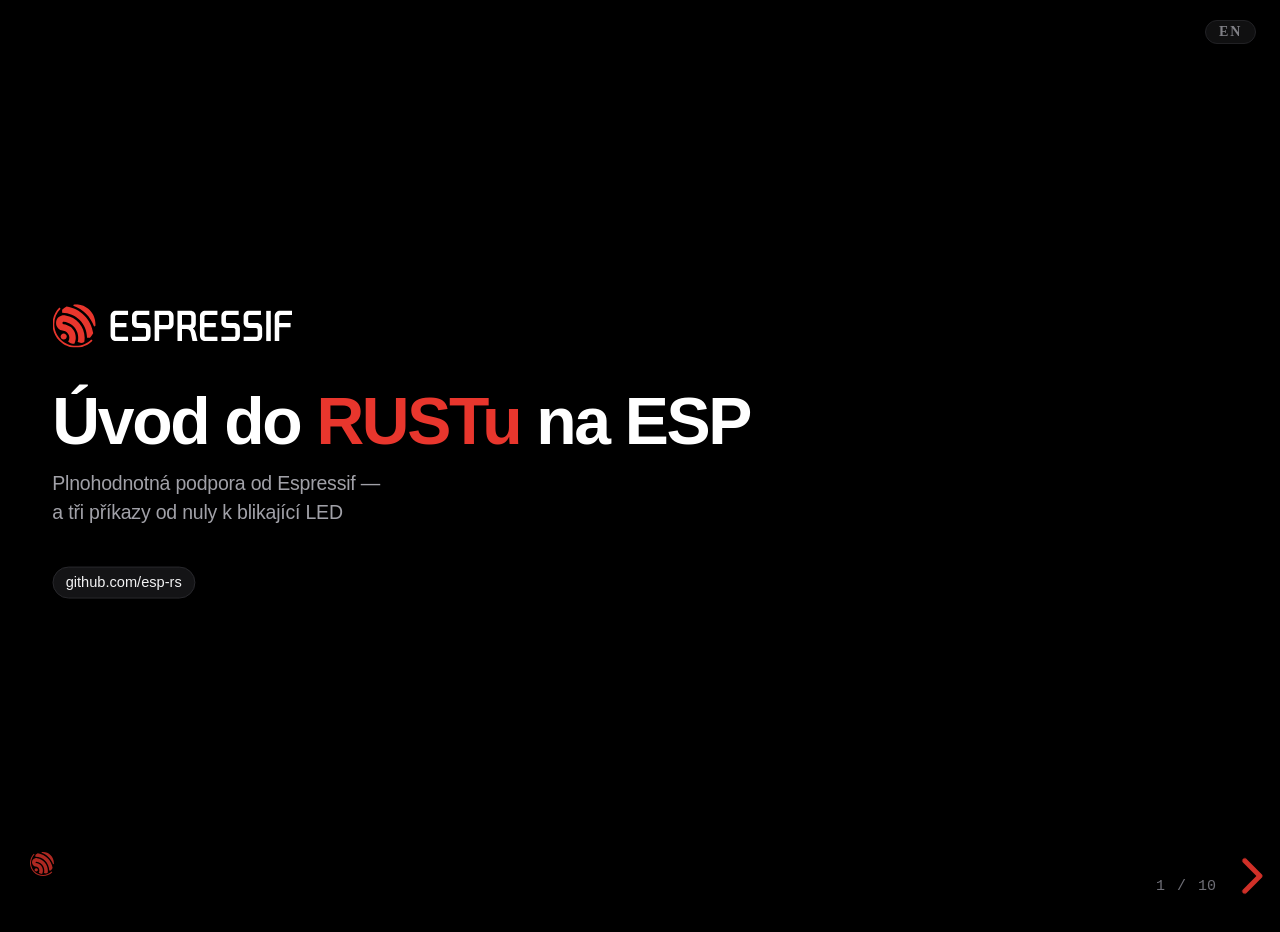
==== commit 9d37c697: "Changed the presentation czech name" ====
--- a/cs.html
+++ b/cs.html
@@ -19,7 +19,7 @@
 <!-- ══════════════════════════════════ 1 · TITULEK ══════════════════════════════════ -->
 <section class="title-slide">
   <img src="assets/espressif-logo-on-black.svg" alt="Espressif" style="height:46px;margin-bottom:1.1em">
-  <h1><span class="rust-accent">Rust</span> na ESP</h1>
+  <h1>Úvod do <span class="rust-accent">RUSTu</span> na ESP</h1>
   <p class="subtitle">Plnohodnotná podpora od Espressif —<br>a tři příkazy od nuly k blikající LED</p>
   <p style="margin-top:1.15em"><span class="pill">github.com/esp-rs</span></p>
   <aside class="notes">
